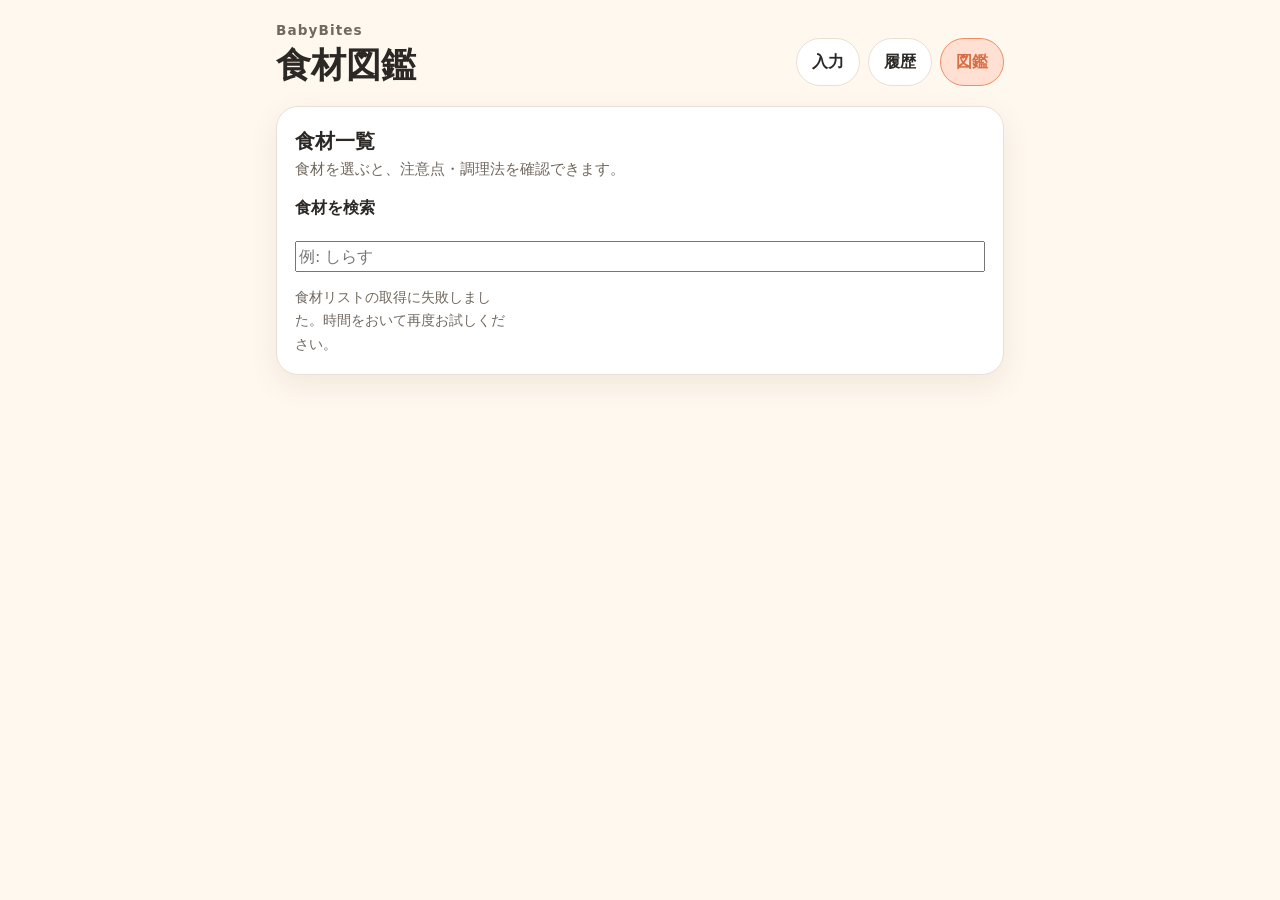
==== foods.html @ dad6c5c3 "Create foods.html" ====
<!doctype html>
<html lang="ja">
  <head>
    <meta charset="utf-8" />
    <meta name="viewport" content="width=device-width, initial-scale=1" />
    <title>BabyBites - 食材図鑑</title>
    <link rel="stylesheet" href="css/style.css" />
  </head>
  <body>
    <header class="app-header">
      <div>
        <p class="eyebrow">BabyBites</p>
        <h1>食材図鑑</h1>
      </div>
      <nav class="nav-links" aria-label="画面切り替え">
        <a href="index.html">入力</a>
        <a href="history.html">履歴</a>
        <a aria-current="page" href="foods.html">図鑑</a>
      </nav>
    </header>

    <main class="container">
      <section class="card" aria-labelledby="foods-heading">
        <div class="section-title-row">
          <h2 id="foods-heading">食材一覧</h2>
        </div>
        <p class="helper-text">食材を選ぶと、注意点・調理法を確認できます。</p>
        <label class="field-group" for="food-search">
          <span class="field-label">食材を検索</span>
          <input id="food-search" type="search" placeholder="例: しらす" autocomplete="off" />
        </label>
        <div class="food-grid" id="food-buttons" aria-live="polite"></div>
        <div class="food-info-panel" id="food-info-panel" aria-live="polite" hidden></div>
      </section>
    </main>

    <script type="module" src="js/foods.js"></script>
  </body>
</html>
---- css/style.css ----
:root {
  --bg: #fff8ef;
  --card: #ffffff;
  --text: #2c2825;
  --muted: #71685f;
  --primary: #f28c63;
  --primary-dark: #d96e45;
  --primary-soft: #ffe0d2;
  --border: #eadfd4;
  --success: #2d7d46;
  --warning: #9a6500;
  --error: #b3261e;
  font-family: system-ui, -apple-system, BlinkMacSystemFont, "Segoe UI", sans-serif;
}

* {
  box-sizing: border-box;
}

body {
  min-height: 100vh;
  margin: 0;
  background: var(--bg);
  color: var(--text);
  line-height: 1.6;
}

button,
input,
select,
textarea {
  font: inherit;
}

button {
  cursor: pointer;
}

button:disabled {
  cursor: not-allowed;
  opacity: 0.65;
}

.app-header {
  display: flex;
  align-items: flex-end;
  justify-content: space-between;
  gap: 16px;
  width: min(100%, 760px);
  margin: 0 auto;
  padding: 20px 16px 12px;
}

.eyebrow {
  margin: 0 0 2px;
  color: var(--muted);
  font-size: 0.85rem;
  font-weight: 700;
  letter-spacing: 0.08em;
}

h1,
h2,
h3,
p {
  margin-top: 0;
}

h1 {
  margin-bottom: 0;
  font-size: clamp(1.6rem, 7vw, 2.2rem);
  line-height: 1.2;
}

.nav-links {
  display: flex;
  gap: 8px;
  flex-shrink: 0;
}

.nav-links a {
  min-width: 64px;
  border: 1px solid var(--border);
  border-radius: 999px;
  padding: 10px 14px;
  background: var(--card);
  color: var(--text);
  font-weight: 700;
  text-align: center;
  text-decoration: none;
}

.nav-links a[aria-current="page"] {
  border-color: var(--primary);
  background: var(--primary-soft);
  color: var(--primary-dark);
}

.container {
  width: min(100%, 760px);
  margin: 0 auto;
  padding: 8px 16px 32px;
}

.card {
  margin-bottom: 16px;
  border: 1px solid var(--border);
  border-radius: 22px;
  padding: 18px;
  background: var(--card);
  box-shadow: 0 10px 28px rgb(120 89 60 / 10%);
}

.section-title-row {
  display: flex;
  align-items: center;
  justify-content: space-between;
  gap: 12px;
}

.section-title-row h2 {
  margin-bottom: 0;
  font-size: 1.25rem;
}

.helper-text,
.optional {
  color: var(--muted);
  font-size: 0.92rem;
}

.food-grid {
  display: grid;
  grid-template-columns: repeat(2, minmax(0, 1fr));
  gap: 10px;
  margin-top: 14px;
}

.food-button,
.meal-type-button,
.reaction-button,
.primary-button,
.secondary-button {
  border: 0;
  border-radius: 16px;
  min-height: 48px;
  padding: 12px 14px;
  font-weight: 700;
}

.food-button,
.meal-type-button,
.reaction-button {
  border: 2px solid var(--border);
  background: #fffdf9;
  color: var(--text);
}

.meal-type-grid,
.reaction-grid {
  display: grid;
  gap: 10px;
}

.meal-type-grid {
  grid-template-columns: repeat(4, minmax(0, 1fr));
}

.reaction-grid {
  grid-template-columns: repeat(3, minmax(0, 1fr));
}

.emoji-choice-button {
  display: grid;
  gap: 2px;
  place-items: center;
}

.choice-emoji {
  font-size: 1.6rem;
  line-height: 1;
}

.choice-label {
  font-size: 0.78rem;
  line-height: 1.2;
}

.food-button[aria-pressed="true"],
.meal-type-button[aria-pressed="true"],
.reaction-button[aria-pressed="true"] {
  border-color: var(--primary-dark);
  background: var(--primary);
  color: #ffffff;
}

.secondary-button {
  background: var(--primary-soft);
  color: var(--primary-dark);
}

.primary-button {
  width: 100%;
  min-height: 56px;
  margin-top: 6px;
  background: var(--primary);
  color: #ffffff;
  font-size: 1.1rem;
}

.record-form,
.field-group {
  display: grid;
  gap: 14px;
}

.field-label {
  display: block;
  margin-bottom: 6px;
  font-weight: 700;
}

input[type="number"],
input[type="datetime-local"],
select,
textarea {
  width: 100%;
  border: 2px solid var(--border);
  border-radius: 14px;
  padding: 13px 14px;
  background: #fffdf9;
  color: var(--text);
}

textarea {
  resize: vertical;
}

.toggle-group {
  display: grid;
  grid-template-columns: repeat(3, 1fr);
  gap: 8px;
}

.toggle-option input {
  position: absolute;
  opacity: 0;
}

.toggle-option span {
  display: grid;
  min-height: 48px;
  place-items: center;
  border: 2px solid var(--border);
  border-radius: 14px;
  background: #fffdf9;
  font-weight: 700;
}

.toggle-option input:checked + span {
  border-color: var(--primary-dark);
  background: var(--primary-soft);
  color: var(--primary-dark);
}

.status-message:not(:empty) {
  border-radius: 14px;
  padding: 12px 14px;
  background: #f5f2ee;
  font-weight: 700;
}

.status-message.success {
  background: #e4f5e9;
  color: var(--success);
}

.status-message.warning {
  background: #fff0cf;
  color: var(--warning);
}

.status-message.error {
  background: #ffe5e3;
  color: var(--error);
}

.history-list {
  display: grid;
  gap: 18px;
  margin-top: 14px;
}

.history-day h2 {
  margin-bottom: 10px;
  color: var(--primary-dark);
  font-size: 1.05rem;
}

.history-item {
  border-left: 5px solid var(--primary-soft);
  border-radius: 14px;
  margin-bottom: 10px;
  padding: 12px;
  background: #fffdf9;
}

.history-item-main {
  display: grid;
  grid-template-columns: minmax(82px, auto) 1fr;
  gap: 12px;
}

.history-time {
  color: var(--muted);
  font-weight: 700;
}

.history-item h3,
.history-amount,
.history-memo,
.empty-state {
  margin-bottom: 0;
}

.history-item h3 {
  font-size: 1.05rem;
}

.history-amount {
  color: var(--muted);
}

.history-reaction {
  display: inline-block;
  margin-left: 4px;
  font-size: 1.1rem;
}

.history-memo {
  margin-top: 4px;
  white-space: pre-wrap;
}

@media (min-width: 560px) {
  .food-grid {
    grid-template-columns: repeat(3, minmax(0, 1fr));
  }
}

@media (max-width: 420px) {
  .meal-type-grid {
    grid-template-columns: repeat(2, minmax(0, 1fr));
  }

  .app-header {
    align-items: flex-start;
    flex-direction: column;
  }

  .nav-links {
    width: 100%;
  }

  .nav-links a {
    flex: 1;
  }

  .card {
    padding: 16px;
  }
}

.food-info-panel {
  display: grid;
  gap: 12px;
  margin-top: 16px;
  border: 2px solid var(--primary-soft);
  border-radius: 18px;
  padding: 14px;
  background: #fffaf3;
}

.food-info-panel[hidden] {
  display: none;
}

.food-info-heading h3,
.food-info-section h4,
.food-info-loading,
.food-info-empty {
  margin-bottom: 0;
}

.food-info-heading h3 {
  font-size: 1.05rem;
}

.food-info-heading p,
.food-info-empty,
.food-info-source {
  color: var(--muted);
  font-size: 0.9rem;
}

.food-info-section {
  display: grid;
  gap: 6px;
}

.food-info-section h4 {
  color: var(--primary-dark);
  font-size: 0.98rem;
}

.food-info-section ul {
  display: grid;
  gap: 6px;
  margin: 0;
  padding-left: 1.2rem;
}

.food-info-source::before {
  content: "（";
}

.food-info-source::after {
  content: "）";
}
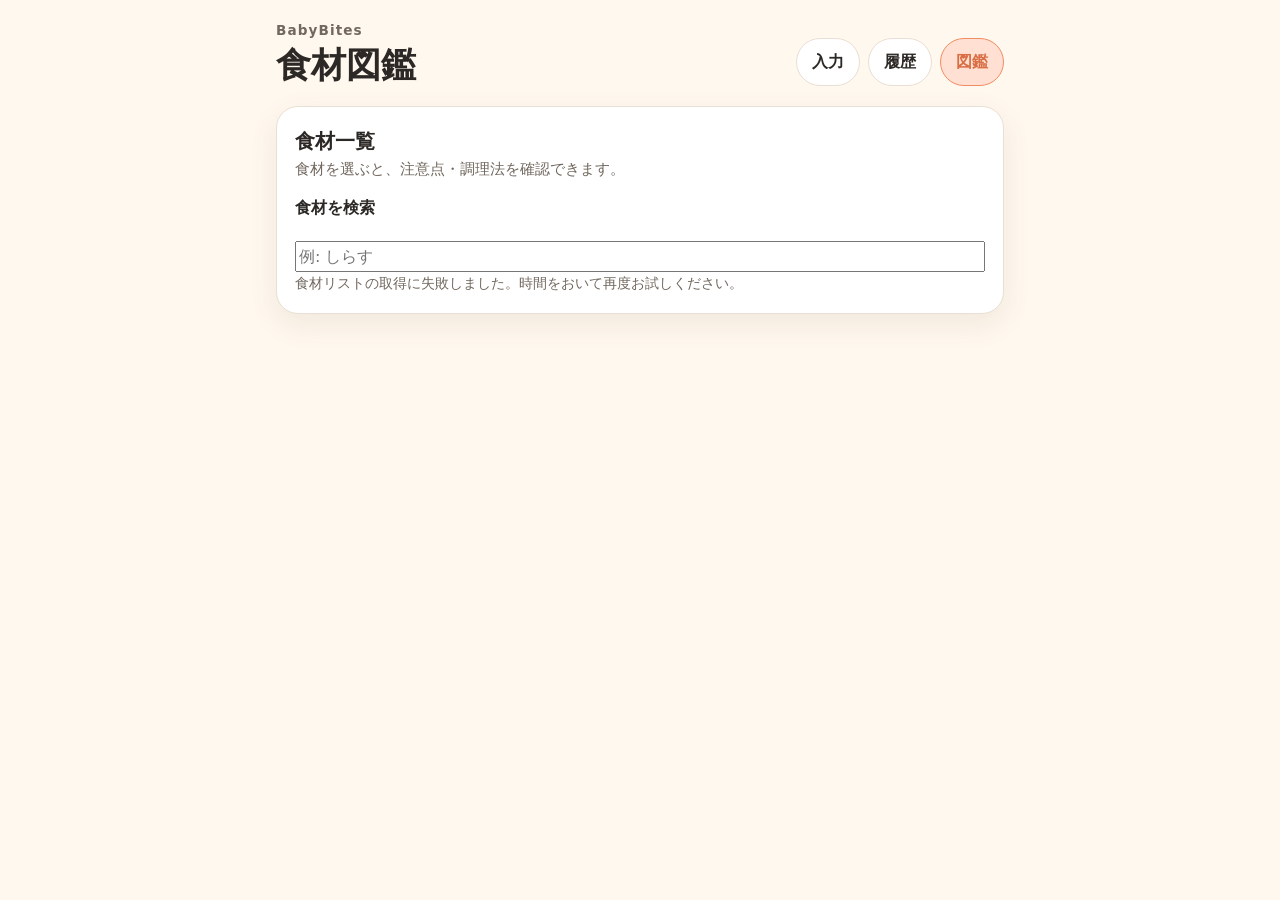
==== commit 536d0849: "Update foods.html add food-category-list" ====
--- a/foods.html
+++ b/foods.html
@@ -29,7 +29,7 @@
           <span class="field-label">食材を検索</span>
           <input id="food-search" type="search" placeholder="例: しらす" autocomplete="off" />
         </label>
-        <div class="food-grid" id="food-buttons" aria-live="polite"></div>
+        <div class="food-category-list" id="food-buttons" aria-live="polite"></div>
         <div class="food-info-panel" id="food-info-panel" aria-live="polite" hidden></div>
       </section>
     </main>
--- a/css/style.css
+++ b/css/style.css
@@ -427,3 +427,54 @@
 .food-info-source::after {
   content: "）";
 }
+
+
+.food-category {
+  margin-bottom: 12px;
+  border: 1px solid var(--border-color, #e0e0e0);
+  border-radius: 8px;
+  padding: 4px 12px;
+}
+
+.food-category-summary {
+  cursor: pointer;
+  padding: 10px 4px;
+  font-weight: 600;
+  list-style: none;
+}
+
+.food-category-summary::-webkit-details-marker {
+  display: none;
+}
+
+.food-category-summary::before {
+  content: "▶";
+  display: inline-block;
+  margin-right: 8px;
+  font-size: 0.75em;
+  transition: transform 0.15s ease;
+}
+
+.food-category[open] > .food-category-summary::before {
+  transform: rotate(90deg);
+}
+.food-category .food-grid {
+  padding: 4px 0 12px;
+}
+
+.food-category .food-grid {
+  display: flex;
+  flex-direction: column;
+  gap: 8px;
+}
+
+.food-category .food-grid .food-button {
+  width: 100%;
+  text-align: left;
+}
+
+.food-category-list {
+  display: flex;
+  flex-direction: column;
+  gap: 12px;
+}
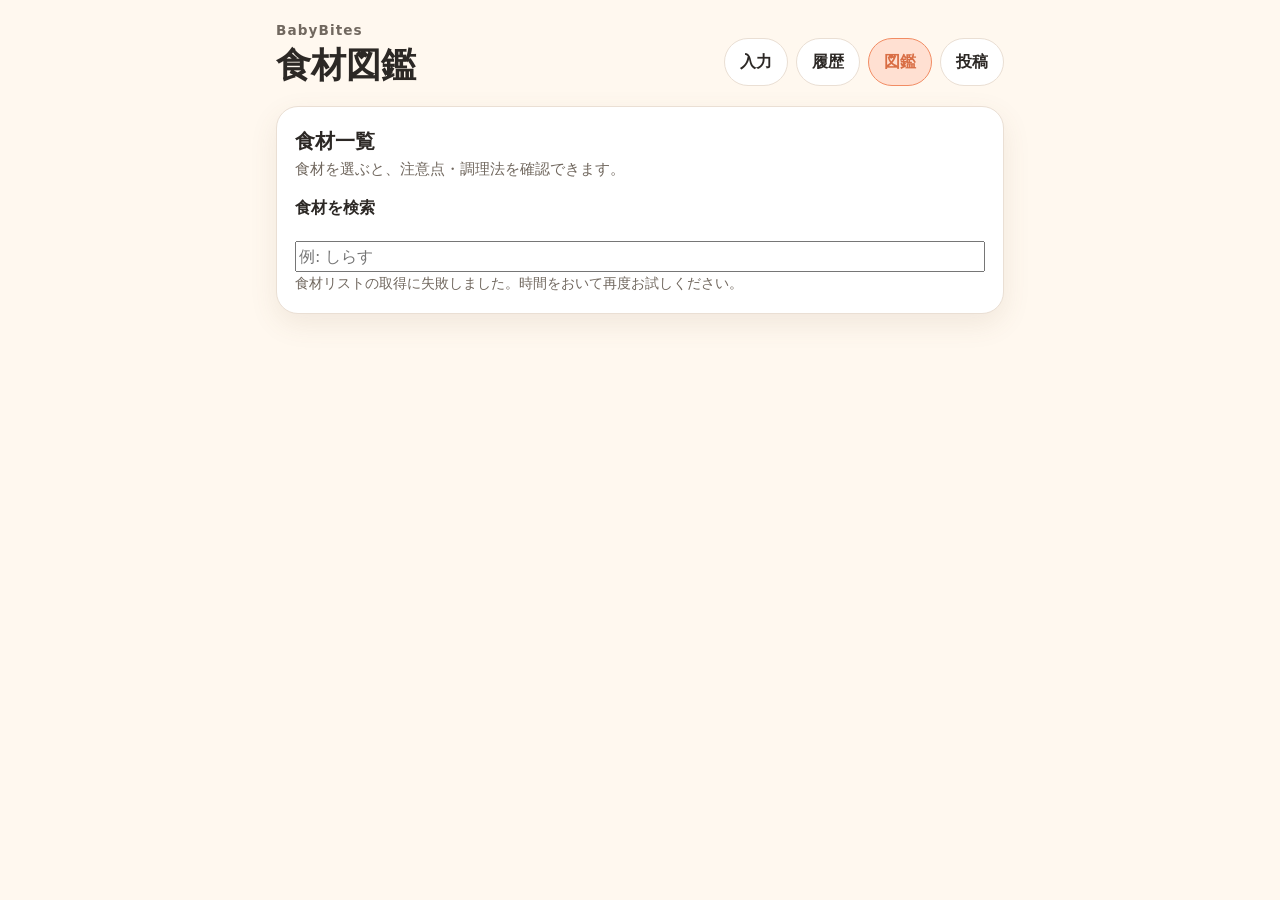
==== commit 5383a64f: "Update foods.html add instagram link" ====
--- a/foods.html
+++ b/foods.html
@@ -16,6 +16,7 @@
         <a href="index.html">入力</a>
         <a href="history.html">履歴</a>
         <a aria-current="page" href="foods.html">図鑑</a>
+        <a href="insta.html">投稿</a>
       </nav>
     </header>
 
--- a/css/style.css
+++ b/css/style.css
@@ -462,19 +462,72 @@
   padding: 4px 0 12px;
 }
 
-.food-category .food-grid {
-  display: flex;
-  flex-direction: column;
-  gap: 8px;
-}
-
-.food-category .food-grid .food-button {
-  width: 100%;
-  text-align: left;
-}
-
 .food-category-list {
   display: flex;
   flex-direction: column;
   gap: 12px;
 }
+
+.week-selector {
+  display: flex;
+  align-items: center;
+  justify-content: center;
+  gap: 16px;
+  margin-top: 8px;
+}
+
+.week-label {
+  font-weight: 700;
+  font-size: 1.1rem;
+  min-width: 72px;
+  text-align: center;
+}
+
+.insta-list {
+  display: grid;
+  gap: 12px;
+  margin-top: 14px;
+}
+
+.insta-record-item {
+  border-left: 5px solid var(--primary-soft);
+  border-radius: 14px;
+  padding: 12px;
+  background: #fffdf9;
+}
+
+.insta-record-meta {
+  display: flex;
+  gap: 10px;
+  align-items: baseline;
+  margin-bottom: 6px;
+}
+
+.insta-record-day {
+  font-weight: 700;
+  color: var(--primary-dark);
+}
+
+.insta-record-meal {
+  color: var(--muted);
+  font-size: 0.9rem;
+}
+
+.insta-record-ingredient {
+  font-weight: 700;
+  margin-bottom: 4px;
+}
+
+.insta-record-summary {
+  color: var(--text);
+}
+
+#start-date-card .field-group {
+  display: flex;
+  gap: 10px;
+  align-items: center;
+}
+
+#start-date-card input[type="date"] {
+  flex: 1;
+}
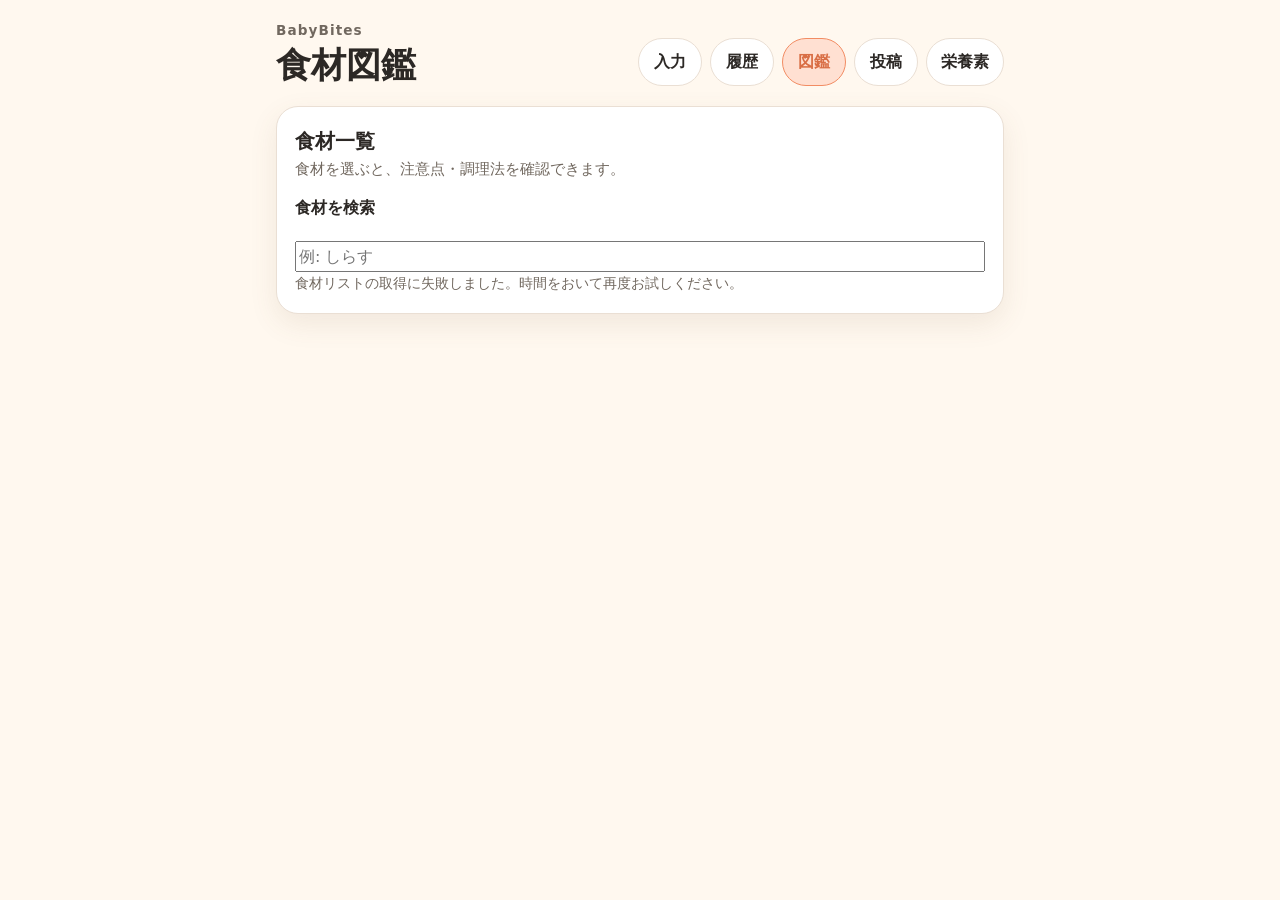
==== commit eb2e5fa4: "Update foods.html add <a href="nutrition.html">栄養素</a>" ====
--- a/foods.html
+++ b/foods.html
@@ -17,6 +17,7 @@
         <a href="history.html">履歴</a>
         <a aria-current="page" href="foods.html">図鑑</a>
         <a href="insta.html">投稿</a>
+        <a href="nutrition.html">栄養素</a>
       </nav>
     </header>
 
--- a/css/style.css
+++ b/css/style.css
@@ -531,3 +531,69 @@
 #start-date-card input[type="date"] {
   flex: 1;
 }
+
+.nutrient-grid {
+  display: grid;
+  grid-template-columns: repeat(2, minmax(0, 1fr));
+  gap: 12px;
+  margin-top: 14px;
+}
+
+.nutrient-card {
+  border: 1px solid var(--border);
+  border-radius: 14px;
+  padding: 14px;
+  background: #fffdf9;
+}
+
+.nutrient-card h3 {
+  font-size: 0.95rem;
+  margin-bottom: 8px;
+}
+
+.nutrient-values {
+  margin-bottom: 8px;
+}
+
+.nutrient-intake {
+  font-size: 1.3rem;
+  font-weight: 700;
+}
+
+.nutrient-target {
+  color: var(--muted);
+  font-size: 0.9rem;
+}
+
+.nutrient-bar-track {
+  height: 8px;
+  border-radius: 999px;
+  background: var(--border);
+  overflow: hidden;
+}
+
+.nutrient-bar-fill {
+  height: 100%;
+  background: var(--primary);
+  border-radius: 999px;
+}
+
+.nutrient-bar-fill.is-over {
+  background: var(--success);
+}
+
+.nutrient-percentage {
+  margin-top: 6px;
+  font-weight: 700;
+  text-align: right;
+}
+
+.nutrient-percentage.is-over {
+  color: var(--success);
+}
+
+@media (max-width: 420px) {
+  .nutrient-grid {
+    grid-template-columns: 1fr;
+  }
+}
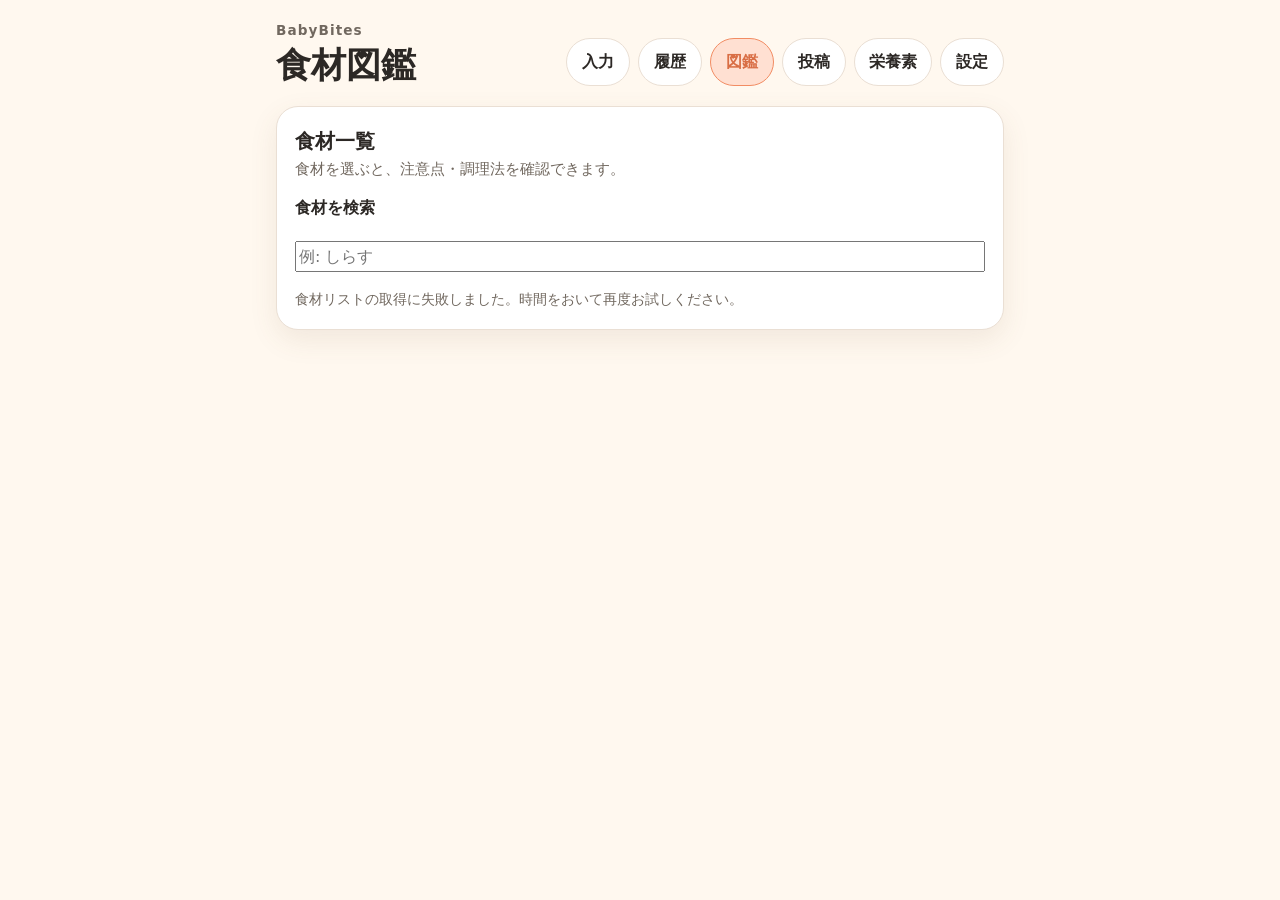
==== commit af6ad738: "Update foods.html add settings" ====
--- a/foods.html
+++ b/foods.html
@@ -18,6 +18,7 @@
         <a aria-current="page" href="foods.html">図鑑</a>
         <a href="insta.html">投稿</a>
         <a href="nutrition.html">栄養素</a>
+        <a href="settings.html">設定</a>
       </nav>
     </header>
 
--- a/css/style.css
+++ b/css/style.css
@@ -466,6 +466,7 @@
   display: flex;
   flex-direction: column;
   gap: 12px;
+  margin-top: 16px; /* ← 追加 */
 }
 
 .week-selector {
@@ -597,3 +598,59 @@
     grid-template-columns: 1fr;
   }
 }
+
+.modal-overlay {
+  position: fixed;
+  inset: 0;
+  display: flex;
+  align-items: flex-end;
+  justify-content: center;
+  padding: 0;
+  background: rgb(44 40 37 / 45%);
+  z-index: 100;
+}
+
+.modal-overlay[hidden] {
+  display: none;
+}
+
+.modal-card {
+  width: min(100%, 760px);
+  max-height: 85vh;
+  overflow-y: auto;
+  border-radius: 22px 22px 0 0;
+  padding: 18px;
+  background: var(--card);
+}
+
+@media (min-width: 560px) {
+  .modal-overlay {
+    align-items: center;
+  }
+
+  .modal-card {
+    border-radius: 22px;
+    max-height: 80vh;
+  }
+}
+
+.modal-header {
+  display: flex;
+  align-items: center;
+  justify-content: space-between;
+  margin-bottom: 10px;
+}
+
+.modal-header h2 {
+  margin-bottom: 0;
+  font-size: 1.15rem;
+}
+
+.modal-close-button {
+  border: 0;
+  background: transparent;
+  font-size: 1.4rem;
+  line-height: 1;
+  color: var(--muted);
+  padding: 4px 8px;
+}
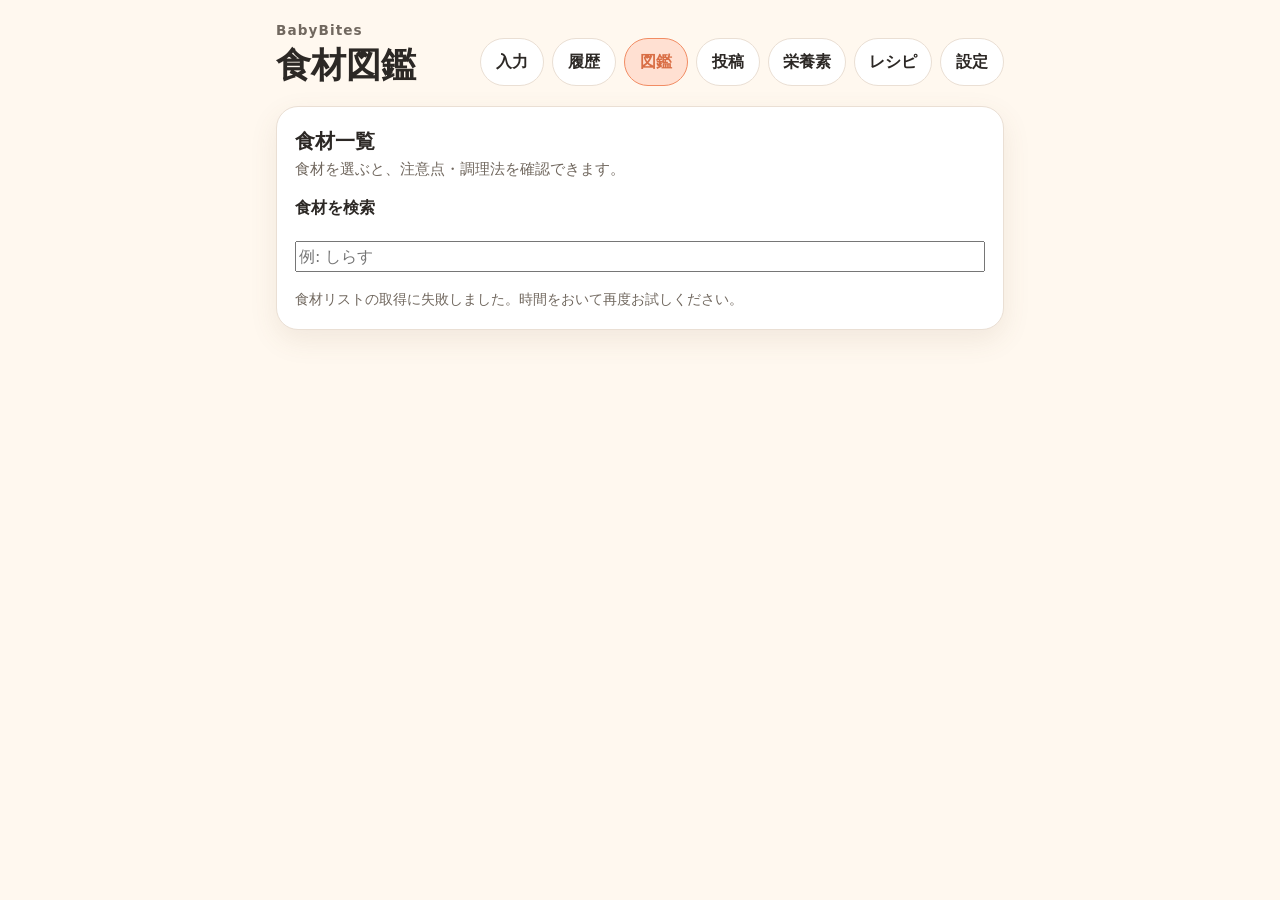
==== commit 0d306ccc: "Update foods.html add recipe" ====
--- a/foods.html
+++ b/foods.html
@@ -18,6 +18,7 @@
         <a aria-current="page" href="foods.html">図鑑</a>
         <a href="insta.html">投稿</a>
         <a href="nutrition.html">栄養素</a>
+        <a href="recipe.html">レシピ</a>
         <a href="settings.html">設定</a>
       </nav>
     </header>
--- a/css/style.css
+++ b/css/style.css
@@ -599,6 +599,12 @@
   }
 }
 
+@media (min-width: 560px) {
+  .nutrient-grid {
+    grid-template-columns: repeat(3, minmax(0, 1fr));
+  }
+}
+
 .modal-overlay {
   position: fixed;
   inset: 0;
@@ -654,3 +660,119 @@
   color: var(--muted);
   padding: 4px 8px;
 }
+
+.fixed-submit-bar {
+  position: fixed;
+  left: 0;
+  right: 0;
+  bottom: 0;
+  z-index: 50;
+  padding: 12px 16px calc(12px + env(safe-area-inset-bottom));
+  background: linear-gradient(to top, var(--bg) 60%, transparent);
+}
+
+.fixed-submit-bar .primary-button {
+  width: min(100%, 760px);
+  margin: 0 auto;
+  display: block;
+}
+
+.container {
+  padding-bottom: 96px; /* 固定バーに隠れないよう余白を確保 */
+}
+
+.settings-fields {
+    display: grid;
+    margin-top: 40px;
+    margin-bottom: 25px;
+}
+
+.history-reaction-line,
+.history-meal-type {
+  margin-top: 4px;
+  margin-bottom: 0;
+}
+
+.history-time {
+  display: block;
+  margin-top: 6px;
+}
+
+.food-info-item-name {
+  color: var(--primary-dark);
+}
+
+.food-heading-actions {
+  display: flex;
+  gap: 8px;
+}
+
+.food-picker-back-button {
+  margin-bottom: 10px;
+}
+
+.selected-food-display {
+  margin-top: 10px;
+  padding: 10px 14px;
+  border-radius: 14px;
+  background: var(--primary-soft);
+  color: var(--primary-dark);
+  font-weight: 700;
+}
+
+.recipe-list {
+  display: grid;
+  gap: 12px;
+  margin-top: 14px;
+}
+
+.recipe-item {
+  border-left: 5px solid var(--primary-soft);
+  border-radius: 14px;
+  padding: 12px;
+  background: #fffdf9;
+}
+
+.recipe-item-meta {
+  display: flex;
+  gap: 10px;
+  align-items: baseline;
+  margin-bottom: 6px;
+}
+
+.recipe-item-day {
+  font-weight: 700;
+  color: var(--primary-dark);
+}
+
+.recipe-item-meal {
+  color: var(--muted);
+  font-size: 0.9rem;
+}
+
+.recipe-item-name {
+  font-size: 1.05rem;
+  margin-bottom: 6px;
+}
+
+.recipe-item-ingredients {
+  color: var(--text);
+  margin-bottom: 8px;
+  white-space: pre-wrap;
+}
+
+.recipe-item-used-foods {
+  display: flex;
+  flex-wrap: wrap;
+  gap: 6px;
+}
+
+.recipe-food-tag {
+  display: inline-block;
+  border-radius: 999px;
+  padding: 4px 10px;
+  background: var(--primary-soft);
+  color: var(--primary-dark);
+  font-size: 0.82rem;
+  font-weight: 700;
+}
